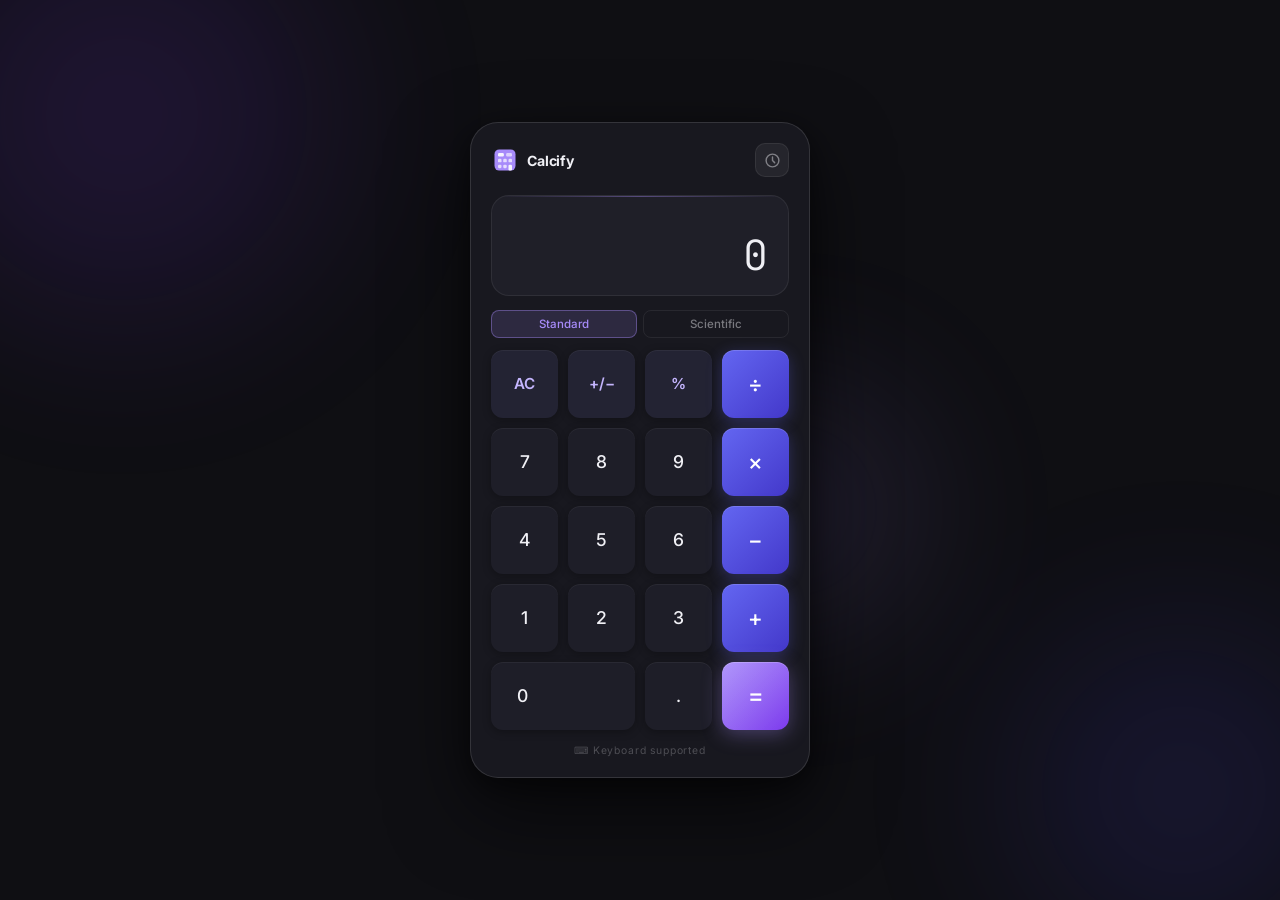
==== CodeAlpha_BuildACalculator/index.html @ 1bf8d7c4 "feat: Add Calcify premium calculator with scientific mode, history panel, and keyboard support" ====
<!DOCTYPE html>
<html lang="en">
<head>
  <meta charset="UTF-8"/>
  <meta name="viewport" content="width=device-width, initial-scale=1.0"/>
  <title>Calcify — Premium Calculator</title>
  <meta name="description" content="A premium, professional calculator with history, keyboard support, and stunning UI."/>
  <link rel="preconnect" href="https://fonts.googleapis.com"/>
  <link href="https://fonts.googleapis.com/css2?family=Inter:wght@300;400;500;600;700&family=JetBrains+Mono:wght@300;400;500&display=swap" rel="stylesheet"/>
  <link rel="stylesheet" href="style.css"/>
</head>
<body>

  <div class="bg-orbs">
    <div class="orb orb-1"></div>
    <div class="orb orb-2"></div>
    <div class="orb orb-3"></div>
  </div>

  <div class="app">

    <!-- ── HISTORY PANEL ── -->
    <aside class="history-panel" id="historyPanel">
      <div class="hp-header">
        <span class="hp-title">History</span>
        <button class="hp-clear" id="btnClearHistory" title="Clear all history">Clear</button>
      </div>
      <ul class="hp-list" id="historyList">
        <li class="hp-empty" id="historyEmpty">No calculations yet</li>
      </ul>
    </aside>

    <!-- ── CALCULATOR ── -->
    <main class="calc-wrap">
      <div class="calc">

        <!-- Header -->
        <div class="calc-header">
          <div class="calc-brand">
            <div class="brand-icon">
              <svg viewBox="0 0 24 24" fill="none"><rect x="3" y="3" width="18" height="18" rx="4" fill="url(#bg)"/><rect x="6" y="6" width="5" height="3" rx="1" fill="rgba(255,255,255,.9)"/><rect x="13" y="6" width="5" height="3" rx="1" fill="rgba(255,255,255,.6)"/><rect x="6" y="11" width="3" height="3" rx="1" fill="rgba(255,255,255,.7)"/><rect x="10.5" y="11" width="3" height="3" rx="1" fill="rgba(255,255,255,.7)"/><rect x="15" y="11" width="3" height="3" rx="1" fill="rgba(255,255,255,.7)"/><rect x="6" y="16" width="3" height="3" rx="1" fill="rgba(255,255,255,.7)"/><rect x="10.5" y="16" width="3" height="3" rx="1" fill="rgba(255,255,255,.7)"/><rect x="15" y="16" width="3" height="5" rx="1" fill="rgba(255,255,255,.9)"/><defs><linearGradient id="bg" x1="3" y1="3" x2="21" y2="21"><stop stop-color="#a78bfa"/><stop offset="1" stop-color="#7c3aed"/></linearGradient></defs></svg>
            </div>
            <span>Calcify</span>
          </div>
          <button class="hp-toggle" id="btnToggleHistory" title="Toggle history">
            <svg viewBox="0 0 24 24" fill="none" stroke="currentColor" stroke-width="2" stroke-linecap="round"><circle cx="12" cy="12" r="9"/><polyline points="12 7 12 12 15 15"/></svg>
          </button>
        </div>

        <!-- Display -->
        <div class="display" id="display">
          <div class="display-expr" id="dispExpr">&nbsp;</div>
          <div class="display-main" id="dispMain">0</div>
        </div>

        <!-- Mode chips -->
        <div class="mode-row">
          <button class="mode-chip active" id="modeStd" onclick="setMode('std')">Standard</button>
          <button class="mode-chip" id="modeSci" onclick="setMode('sci')">Scientific</button>
        </div>

        <!-- Scientific row (hidden by default) -->
        <div class="sci-row hidden" id="sciRow">
          <button class="btn btn-fn" id="btnSin"  onclick="sciOp('sin')">sin</button>
          <button class="btn btn-fn" id="btnCos"  onclick="sciOp('cos')">cos</button>
          <button class="btn btn-fn" id="btnTan"  onclick="sciOp('tan')">tan</button>
          <button class="btn btn-fn" id="btnSqrt" onclick="sciOp('sqrt')">√</button>
          <button class="btn btn-fn" id="btnLog"  onclick="sciOp('log')">log</button>
          <button class="btn btn-fn" id="btnLn"   onclick="sciOp('ln')">ln</button>
          <button class="btn btn-fn" id="btnPow"  onclick="inputOp('^')">xʸ</button>
          <button class="btn btn-fn" id="btnPi"   onclick="inputConst('π')">π</button>
        </div>

        <!-- Buttons grid -->
        <div class="btn-grid" id="btnGrid">

          <!-- Row 1 -->
          <button class="btn btn-util" id="btnAC"  onclick="clearAll()">AC</button>
          <button class="btn btn-util" id="btnSign" onclick="toggleSign()">+/−</button>
          <button class="btn btn-util" id="btnPct" onclick="percent()">%</button>
          <button class="btn btn-op"  id="btnDiv" onclick="inputOp('÷')">÷</button>

          <!-- Row 2 -->
          <button class="btn btn-num" id="btn7" onclick="inputNum('7')">7</button>
          <button class="btn btn-num" id="btn8" onclick="inputNum('8')">8</button>
          <button class="btn btn-num" id="btn9" onclick="inputNum('9')">9</button>
          <button class="btn btn-op"  id="btnMul" onclick="inputOp('×')">×</button>

          <!-- Row 3 -->
          <button class="btn btn-num" id="btn4" onclick="inputNum('4')">4</button>
          <button class="btn btn-num" id="btn5" onclick="inputNum('5')">5</button>
          <button class="btn btn-num" id="btn6" onclick="inputNum('6')">6</button>
          <button class="btn btn-op"  id="btnSub" onclick="inputOp('−')">−</button>

          <!-- Row 4 -->
          <button class="btn btn-num" id="btn1" onclick="inputNum('1')">1</button>
          <button class="btn btn-num" id="btn2" onclick="inputNum('2')">2</button>
          <button class="btn btn-num" id="btn3" onclick="inputNum('3')">3</button>
          <button class="btn btn-op"  id="btnAdd" onclick="inputOp('+')">+</button>

          <!-- Row 5 -->
          <button class="btn btn-num span2" id="btn0" onclick="inputNum('0')">0</button>
          <button class="btn btn-num" id="btnDot" onclick="inputDot()">.</button>
          <button class="btn btn-eq"  id="btnEq"  onclick="calculate()">=</button>

        </div>

        <!-- Keyboard hint -->
        <div class="kb-hint">⌨ Keyboard supported</div>

      </div>
    </main>

  </div>

  <!-- Toast -->
  <div class="toast" id="toast"></div>

  <script src="script.js"></script>
</body>
</html>
---- CodeAlpha_BuildACalculator/style.css ----
/* ── RESET ── */
*, *::before, *::after { box-sizing: border-box; margin: 0; padding: 0; }

/* ── ROOT TOKENS ── */
:root {
  --bg:          #0f0f13;
  --surface:     #18181f;
  --surface2:    #1f1f28;
  --surface3:    #26263200;
  --border:      rgba(255,255,255,.07);
  --border2:     rgba(255,255,255,.12);
  --text:        #f0f0f5;
  --text-sub:    rgba(240,240,245,.45);
  --text-dim:    rgba(240,240,245,.25);
  --accent:      #a78bfa;
  --accent2:     #7c3aed;
  --accent-glow: rgba(167,139,250,.35);
  --op:          #6366f1;
  --op-hover:    #818cf8;
  --eq:          #a78bfa;
  --eq-hover:    #c4b5fd;
  --num:         #1e1e28;
  --num-hover:   #28283a;
  --util:        #232333;
  --util-hover:  #2e2e44;
  --fn:          #1d1d2b;
  --fn-hover:    #292940;
  --radius:      18px;
  --radius-sm:   12px;
  --shadow:      0 32px 80px rgba(0,0,0,.6), 0 8px 24px rgba(0,0,0,.4);
  --font-num:    'JetBrains Mono', monospace;
  --font-ui:     'Inter', sans-serif;
  --transition:  .15s cubic-bezier(.4,0,.2,1);
}

/* ── BODY ── */
body {
  font-family: var(--font-ui);
  background: var(--bg);
  color: var(--text);
  min-height: 100vh;
  display: flex;
  align-items: center;
  justify-content: center;
  overflow: hidden;
  position: relative;
}

/* ── BACKGROUND ORBS ── */
.bg-orbs { position: fixed; inset: 0; pointer-events: none; z-index: 0; overflow: hidden; }
.orb {
  position: absolute;
  border-radius: 50%;
  filter: blur(80px);
  opacity: .18;
  animation: drift 12s ease-in-out infinite alternate;
}
.orb-1 { width: 500px; height: 500px; background: radial-gradient(circle, #7c3aed, transparent); top: -15%; left: -10%; animation-duration: 14s; }
.orb-2 { width: 400px; height: 400px; background: radial-gradient(circle, #4f46e5, transparent); bottom: -10%; right: -8%; animation-duration: 18s; animation-delay: -5s; }
.orb-3 { width: 300px; height: 300px; background: radial-gradient(circle, #a78bfa, transparent); top: 40%; left: 50%; animation-duration: 10s; animation-delay: -2s; }
@keyframes drift { from { transform: translate(0, 0) scale(1); } to { transform: translate(30px, -40px) scale(1.08); } }

/* ── APP SHELL ── */
.app {
  position: relative;
  z-index: 1;
  display: flex;
  align-items: flex-start;
  gap: 20px;
}

/* ── HISTORY PANEL ── */
.history-panel {
  width: 260px;
  max-height: 600px;
  background: var(--surface);
  border: 1px solid var(--border2);
  border-radius: var(--radius);
  display: flex;
  flex-direction: column;
  overflow: hidden;
  backdrop-filter: blur(24px);
  box-shadow: 0 20px 60px rgba(0,0,0,.5);
  transition: opacity var(--transition), transform var(--transition);
}
.history-panel.hidden {
  opacity: 0;
  pointer-events: none;
  transform: translateX(-16px);
}

.hp-header {
  display: flex;
  align-items: center;
  justify-content: space-between;
  padding: 16px 18px 12px;
  border-bottom: 1px solid var(--border);
  flex-shrink: 0;
}
.hp-title {
  font-size: .78rem;
  font-weight: 600;
  letter-spacing: .1em;
  text-transform: uppercase;
  color: var(--text-sub);
}
.hp-clear {
  background: none;
  border: none;
  cursor: pointer;
  font-size: .72rem;
  color: var(--accent);
  font-family: var(--font-ui);
  font-weight: 500;
  padding: 3px 8px;
  border-radius: 6px;
  transition: background var(--transition);
}
.hp-clear:hover { background: rgba(167,139,250,.12); }

.hp-list {
  list-style: none;
  overflow-y: auto;
  flex: 1;
  padding: 8px 0;
}
.hp-list::-webkit-scrollbar { width: 3px; }
.hp-list::-webkit-scrollbar-thumb { background: rgba(255,255,255,.1); border-radius: 3px; }

.hp-empty {
  padding: 32px 18px;
  text-align: center;
  font-size: .78rem;
  color: var(--text-dim);
}
.hp-item {
  padding: 10px 18px;
  cursor: pointer;
  transition: background var(--transition);
  border-radius: 10px;
  margin: 1px 6px;
}
.hp-item:hover { background: rgba(255,255,255,.05); }
.hp-item-expr {
  font-size: .7rem;
  color: var(--text-dim);
  font-family: var(--font-num);
  margin-bottom: 2px;
  overflow: hidden;
  text-overflow: ellipsis;
  white-space: nowrap;
}
.hp-item-result {
  font-size: .95rem;
  font-weight: 500;
  font-family: var(--font-num);
  color: var(--text);
}

/* ── CALC WRAP ── */
.calc-wrap {
  display: flex;
  align-items: center;
  justify-content: center;
}

/* ── CALCULATOR ── */
.calc {
  width: 340px;
  background: var(--surface);
  border: 1px solid var(--border2);
  border-radius: 28px;
  padding: 20px;
  box-shadow: var(--shadow);
  backdrop-filter: blur(24px);
  position: relative;
}

/* ── HEADER ── */
.calc-header {
  display: flex;
  align-items: center;
  justify-content: space-between;
  margin-bottom: 18px;
}
.calc-brand {
  display: flex;
  align-items: center;
  gap: 8px;
  font-size: .88rem;
  font-weight: 700;
  color: var(--text);
  letter-spacing: -.01em;
}
.brand-icon svg { width: 28px; height: 28px; display: block; }

.hp-toggle {
  background: rgba(255,255,255,.06);
  border: 1px solid var(--border);
  cursor: pointer;
  width: 34px; height: 34px;
  border-radius: 10px;
  display: flex; align-items: center; justify-content: center;
  color: var(--text-sub);
  transition: background var(--transition), color var(--transition);
}
.hp-toggle svg { width: 17px; height: 17px; }
.hp-toggle:hover { background: rgba(255,255,255,.1); color: var(--accent); }
.hp-toggle.active { color: var(--accent); background: rgba(167,139,250,.12); border-color: rgba(167,139,250,.3); }

/* ── DISPLAY ── */
.display {
  background: var(--surface2);
  border: 1px solid var(--border);
  border-radius: 18px;
  padding: 16px 20px 18px;
  margin-bottom: 14px;
  min-height: 100px;
  display: flex;
  flex-direction: column;
  justify-content: flex-end;
  align-items: flex-end;
  position: relative;
  overflow: hidden;
}
.display::before {
  content: '';
  position: absolute;
  top: 0; left: 0; right: 0;
  height: 1px;
  background: linear-gradient(90deg, transparent, rgba(167,139,250,.4), transparent);
}
.display-expr {
  font-family: var(--font-num);
  font-size: .78rem;
  color: var(--text-dim);
  min-height: 1.2em;
  margin-bottom: 6px;
  text-align: right;
  word-break: break-all;
  transition: color .2s;
  max-width: 100%;
  overflow: hidden;
  text-overflow: ellipsis;
  white-space: nowrap;
}
.display-main {
  font-family: var(--font-num);
  font-size: 2.6rem;
  font-weight: 300;
  color: var(--text);
  text-align: right;
  line-height: 1;
  word-break: break-all;
  transition: font-size .2s, color .2s;
  width: 100%;
}
.display-main.error { color: #f87171; font-size: 1.5rem; }
.display-main.result { color: var(--accent); }

/* ── MODE CHIPS ── */
.mode-row {
  display: flex;
  gap: 6px;
  margin-bottom: 12px;
}
.mode-chip {
  flex: 1;
  padding: 6px 10px;
  border-radius: 8px;
  border: 1px solid var(--border);
  background: transparent;
  color: var(--text-sub);
  font-family: var(--font-ui);
  font-size: .72rem;
  font-weight: 500;
  cursor: pointer;
  transition: background var(--transition), color var(--transition), border-color var(--transition);
}
.mode-chip:hover { background: rgba(255,255,255,.05); color: var(--text); }
.mode-chip.active {
  background: rgba(167,139,250,.15);
  border-color: rgba(167,139,250,.4);
  color: var(--accent);
}

/* ── SCIENTIFIC ROW ── */
.sci-row {
  display: grid;
  grid-template-columns: repeat(4, 1fr);
  gap: 7px;
  margin-bottom: 10px;
  overflow: hidden;
  transition: max-height .3s cubic-bezier(.4,0,.2,1), opacity .3s;
  max-height: 200px;
  opacity: 1;
}
.sci-row.hidden { max-height: 0; opacity: 0; margin-bottom: 0; }

/* ── BUTTON GRID ── */
.btn-grid {
  display: grid;
  grid-template-columns: repeat(4, 1fr);
  gap: 10px;
}

/* ── BASE BUTTON ── */
.btn {
  height: 68px;
  border: none;
  border-radius: var(--radius-sm);
  font-family: var(--font-ui);
  font-size: 1.1rem;
  font-weight: 500;
  cursor: pointer;
  display: flex;
  align-items: center;
  justify-content: center;
  position: relative;
  overflow: hidden;
  outline: none;
  transition: background var(--transition), transform var(--transition), box-shadow var(--transition);
  user-select: none;
  -webkit-tap-highlight-color: transparent;
}

/* Ripple */
.btn::after {
  content: '';
  position: absolute;
  inset: 0;
  background: radial-gradient(circle at center, rgba(255,255,255,.18) 0%, transparent 70%);
  opacity: 0;
  transition: opacity .3s;
}
.btn:active::after { opacity: 1; }
.btn:active { transform: scale(.93); }

/* Number buttons */
.btn-num {
  background: var(--num);
  color: var(--text);
  box-shadow: 0 2px 8px rgba(0,0,0,.3), inset 0 1px 0 rgba(255,255,255,.05);
}
.btn-num:hover { background: var(--num-hover); box-shadow: 0 4px 16px rgba(0,0,0,.4); }

/* Utility buttons (AC, +/-, %) */
.btn-util {
  background: var(--util);
  color: #c4b5fd;
  font-size: .95rem;
  font-weight: 600;
  box-shadow: 0 2px 8px rgba(0,0,0,.3), inset 0 1px 0 rgba(255,255,255,.05);
}
.btn-util:hover { background: var(--util-hover); }

/* Operator buttons */
.btn-op {
  background: linear-gradient(135deg, var(--op), #4338ca);
  color: #fff;
  font-size: 1.4rem;
  box-shadow: 0 4px 16px rgba(99,102,241,.3), inset 0 1px 0 rgba(255,255,255,.15);
}
.btn-op:hover {
  background: linear-gradient(135deg, var(--op-hover), var(--op));
  box-shadow: 0 6px 24px rgba(99,102,241,.45);
}
.btn-op.pressed {
  background: linear-gradient(135deg, #818cf8, var(--op));
  box-shadow: 0 0 0 2px rgba(167,139,250,.5), 0 4px 16px rgba(99,102,241,.4);
}

/* Equals button */
.btn-eq {
  background: linear-gradient(135deg, var(--eq), var(--accent2));
  color: #fff;
  font-size: 1.5rem;
  box-shadow: 0 4px 20px var(--accent-glow), inset 0 1px 0 rgba(255,255,255,.2);
  position: relative;
}
.btn-eq:hover {
  background: linear-gradient(135deg, var(--eq-hover), var(--eq));
  box-shadow: 0 8px 30px var(--accent-glow);
}
.btn-eq::before {
  content: '';
  position: absolute;
  inset: 0;
  border-radius: inherit;
  background: linear-gradient(135deg, rgba(255,255,255,.1), transparent);
}

/* Function buttons (sci) */
.btn-fn {
  height: 44px;
  background: var(--fn);
  color: var(--accent);
  font-size: .78rem;
  font-weight: 600;
  letter-spacing: .02em;
  border: 1px solid rgba(167,139,250,.15);
  box-shadow: 0 2px 8px rgba(0,0,0,.2);
}
.btn-fn:hover { background: var(--fn-hover); border-color: rgba(167,139,250,.3); }

/* span 2 columns */
.span2 {
  grid-column: span 2;
  justify-content: flex-start;
  padding-left: 26px;
}

/* ── KEYBOARD HINT ── */
.kb-hint {
  text-align: center;
  margin-top: 14px;
  font-size: .65rem;
  color: var(--text-dim);
  letter-spacing: .08em;
}

/* ── TOAST ── */
.toast {
  position: fixed;
  bottom: 28px;
  left: 50%;
  transform: translateX(-50%) translateY(12px);
  background: rgba(30,30,40,.92);
  border: 1px solid var(--border2);
  backdrop-filter: blur(16px);
  color: var(--text);
  border-radius: 100px;
  padding: 8px 20px;
  font-size: .78rem;
  font-weight: 500;
  pointer-events: none;
  opacity: 0;
  z-index: 999;
  white-space: nowrap;
  transition: opacity .25s, transform .25s;
}
.toast.show { opacity: 1; transform: translateX(-50%) translateY(0); }
.hidden { display: none !important; }

/* ── RESPONSIVE ── */
@media (max-width: 700px) {
  .app { flex-direction: column; align-items: center; padding: 16px; }
  .history-panel {
    width: 100%;
    max-width: 340px;
    max-height: 220px;
    order: 2;
  }
  .history-panel.hidden { display: none; }
  .calc { width: 100%; max-width: 340px; }
  .btn { height: 60px; }
}

@media (max-width: 380px) {
  .calc { padding: 14px; }
  .btn-grid { gap: 7px; }
  .btn { height: 56px; font-size: 1rem; border-radius: 10px; }
  .display-main { font-size: 2.2rem; }
}
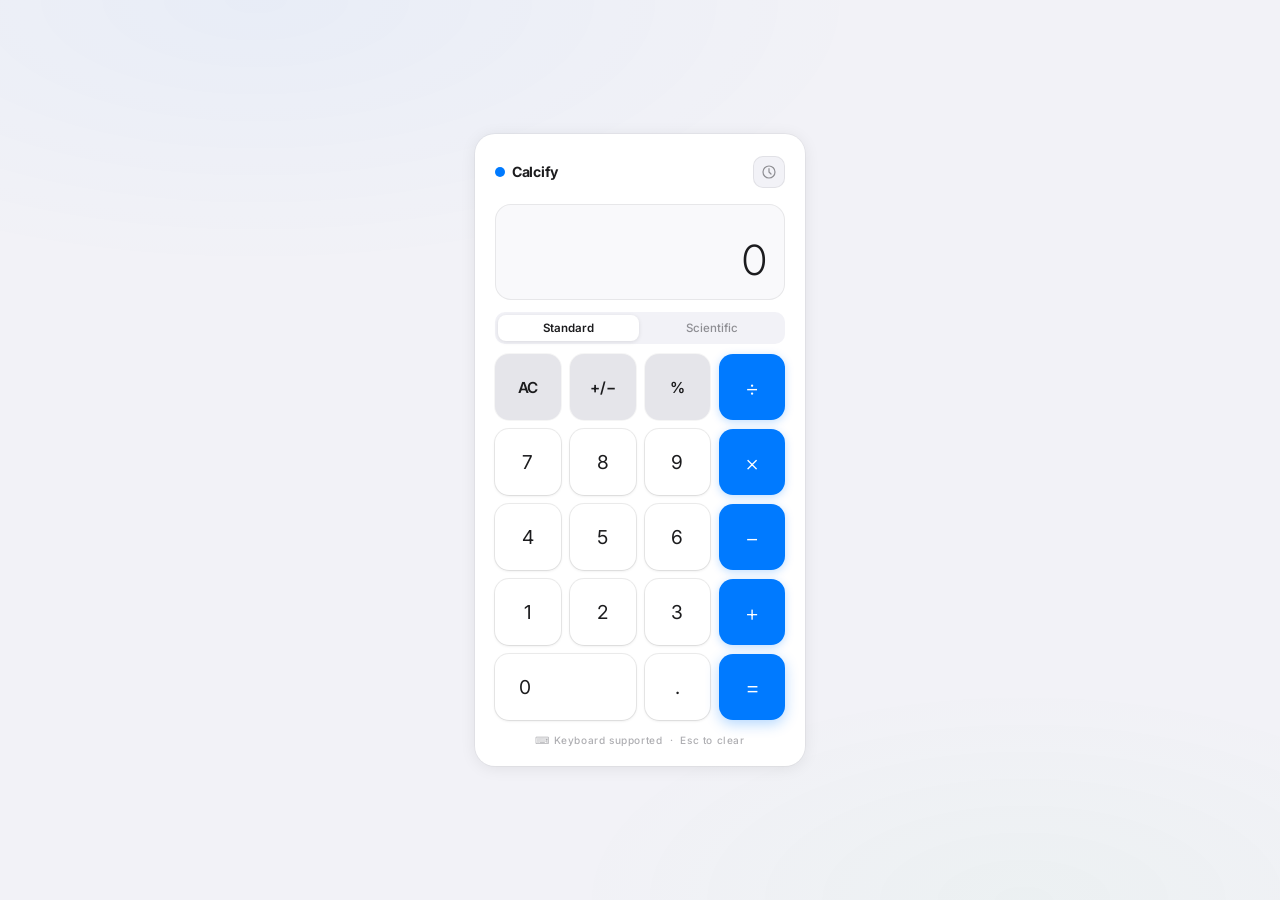
==== commit b069c6b7: "refactor: Redesign calculator to clean Apple-style light UI with blue accents, styling enhancements," ====
--- a/CodeAlpha_BuildACalculator/index.html
+++ b/CodeAlpha_BuildACalculator/index.html
@@ -3,19 +3,13 @@
 <head>
   <meta charset="UTF-8"/>
   <meta name="viewport" content="width=device-width, initial-scale=1.0"/>
-  <title>Calcify — Premium Calculator</title>
-  <meta name="description" content="A premium, professional calculator with history, keyboard support, and stunning UI."/>
+  <title>Calcify — Calculator</title>
+  <meta name="description" content="A clean, professional Apple-style calculator with history, keyboard support, and scientific functions."/>
   <link rel="preconnect" href="https://fonts.googleapis.com"/>
-  <link href="https://fonts.googleapis.com/css2?family=Inter:wght@300;400;500;600;700&family=JetBrains+Mono:wght@300;400;500&display=swap" rel="stylesheet"/>
+  <link href="https://fonts.googleapis.com/css2?family=Inter:wght@300;400;500;600;700&family=SF+Pro+Display:wght@300;400;500&display=swap" rel="stylesheet"/>
   <link rel="stylesheet" href="style.css"/>
 </head>
 <body>
-
-  <div class="bg-orbs">
-    <div class="orb orb-1"></div>
-    <div class="orb orb-2"></div>
-    <div class="orb orb-3"></div>
-  </div>
 
   <div class="app">
 
@@ -23,10 +17,13 @@
     <aside class="history-panel" id="historyPanel">
       <div class="hp-header">
         <span class="hp-title">History</span>
-        <button class="hp-clear" id="btnClearHistory" title="Clear all history">Clear</button>
+        <button class="hp-clear" id="btnClearHistory">Clear</button>
       </div>
       <ul class="hp-list" id="historyList">
-        <li class="hp-empty" id="historyEmpty">No calculations yet</li>
+        <li class="hp-empty" id="historyEmpty">
+          <svg viewBox="0 0 24 24" fill="none" stroke="currentColor" stroke-width="1.5"><circle cx="12" cy="12" r="9"/><polyline points="12 7 12 12 15 15"/></svg>
+          <span>No calculations yet</span>
+        </li>
       </ul>
     </aside>
 
@@ -37,13 +34,11 @@
         <!-- Header -->
         <div class="calc-header">
           <div class="calc-brand">
-            <div class="brand-icon">
-              <svg viewBox="0 0 24 24" fill="none"><rect x="3" y="3" width="18" height="18" rx="4" fill="url(#bg)"/><rect x="6" y="6" width="5" height="3" rx="1" fill="rgba(255,255,255,.9)"/><rect x="13" y="6" width="5" height="3" rx="1" fill="rgba(255,255,255,.6)"/><rect x="6" y="11" width="3" height="3" rx="1" fill="rgba(255,255,255,.7)"/><rect x="10.5" y="11" width="3" height="3" rx="1" fill="rgba(255,255,255,.7)"/><rect x="15" y="11" width="3" height="3" rx="1" fill="rgba(255,255,255,.7)"/><rect x="6" y="16" width="3" height="3" rx="1" fill="rgba(255,255,255,.7)"/><rect x="10.5" y="16" width="3" height="3" rx="1" fill="rgba(255,255,255,.7)"/><rect x="15" y="16" width="3" height="5" rx="1" fill="rgba(255,255,255,.9)"/><defs><linearGradient id="bg" x1="3" y1="3" x2="21" y2="21"><stop stop-color="#a78bfa"/><stop offset="1" stop-color="#7c3aed"/></linearGradient></defs></svg>
-            </div>
+            <div class="brand-dot"></div>
             <span>Calcify</span>
           </div>
-          <button class="hp-toggle" id="btnToggleHistory" title="Toggle history">
-            <svg viewBox="0 0 24 24" fill="none" stroke="currentColor" stroke-width="2" stroke-linecap="round"><circle cx="12" cy="12" r="9"/><polyline points="12 7 12 12 15 15"/></svg>
+          <button class="icon-btn" id="btnToggleHistory" title="Toggle history">
+            <svg viewBox="0 0 24 24" fill="none" stroke="currentColor" stroke-width="1.8" stroke-linecap="round" stroke-linejoin="round"><circle cx="12" cy="12" r="9"/><polyline points="12 7 12 12 15 15"/></svg>
           </button>
         </div>
 
@@ -59,7 +54,7 @@
           <button class="mode-chip" id="modeSci" onclick="setMode('sci')">Scientific</button>
         </div>
 
-        <!-- Scientific row (hidden by default) -->
+        <!-- Scientific row -->
         <div class="sci-row hidden" id="sciRow">
           <button class="btn btn-fn" id="btnSin"  onclick="sciOp('sin')">sin</button>
           <button class="btn btn-fn" id="btnCos"  onclick="sciOp('cos')">cos</button>
@@ -71,51 +66,46 @@
           <button class="btn btn-fn" id="btnPi"   onclick="inputConst('π')">π</button>
         </div>
 
-        <!-- Buttons grid -->
-        <div class="btn-grid" id="btnGrid">
-
-          <!-- Row 1 -->
-          <button class="btn btn-util" id="btnAC"  onclick="clearAll()">AC</button>
-          <button class="btn btn-util" id="btnSign" onclick="toggleSign()">+/−</button>
-          <button class="btn btn-util" id="btnPct" onclick="percent()">%</button>
-          <button class="btn btn-op"  id="btnDiv" onclick="inputOp('÷')">÷</button>
+        <!-- Button grid -->
+        <div class="btn-grid">
+          <!-- Row 1: utilities -->
+          <button class="btn btn-util" id="btnAC"   onclick="clearAll()">AC</button>
+          <button class="btn btn-util" id="btnSign"  onclick="toggleSign()">+/−</button>
+          <button class="btn btn-util" id="btnPct"   onclick="percent()">%</button>
+          <button class="btn btn-op"   id="btnDiv"   onclick="inputOp('÷')">÷</button>
 
           <!-- Row 2 -->
-          <button class="btn btn-num" id="btn7" onclick="inputNum('7')">7</button>
-          <button class="btn btn-num" id="btn8" onclick="inputNum('8')">8</button>
-          <button class="btn btn-num" id="btn9" onclick="inputNum('9')">9</button>
-          <button class="btn btn-op"  id="btnMul" onclick="inputOp('×')">×</button>
+          <button class="btn btn-num"  id="btn7"    onclick="inputNum('7')">7</button>
+          <button class="btn btn-num"  id="btn8"    onclick="inputNum('8')">8</button>
+          <button class="btn btn-num"  id="btn9"    onclick="inputNum('9')">9</button>
+          <button class="btn btn-op"   id="btnMul"  onclick="inputOp('×')">×</button>
 
           <!-- Row 3 -->
-          <button class="btn btn-num" id="btn4" onclick="inputNum('4')">4</button>
-          <button class="btn btn-num" id="btn5" onclick="inputNum('5')">5</button>
-          <button class="btn btn-num" id="btn6" onclick="inputNum('6')">6</button>
-          <button class="btn btn-op"  id="btnSub" onclick="inputOp('−')">−</button>
+          <button class="btn btn-num"  id="btn4"    onclick="inputNum('4')">4</button>
+          <button class="btn btn-num"  id="btn5"    onclick="inputNum('5')">5</button>
+          <button class="btn btn-num"  id="btn6"    onclick="inputNum('6')">6</button>
+          <button class="btn btn-op"   id="btnSub"  onclick="inputOp('−')">−</button>
 
           <!-- Row 4 -->
-          <button class="btn btn-num" id="btn1" onclick="inputNum('1')">1</button>
-          <button class="btn btn-num" id="btn2" onclick="inputNum('2')">2</button>
-          <button class="btn btn-num" id="btn3" onclick="inputNum('3')">3</button>
-          <button class="btn btn-op"  id="btnAdd" onclick="inputOp('+')">+</button>
+          <button class="btn btn-num"  id="btn1"    onclick="inputNum('1')">1</button>
+          <button class="btn btn-num"  id="btn2"    onclick="inputNum('2')">2</button>
+          <button class="btn btn-num"  id="btn3"    onclick="inputNum('3')">3</button>
+          <button class="btn btn-op"   id="btnAdd"  onclick="inputOp('+')">+</button>
 
           <!-- Row 5 -->
           <button class="btn btn-num span2" id="btn0" onclick="inputNum('0')">0</button>
-          <button class="btn btn-num" id="btnDot" onclick="inputDot()">.</button>
-          <button class="btn btn-eq"  id="btnEq"  onclick="calculate()">=</button>
-
+          <button class="btn btn-num"  id="btnDot"  onclick="inputDot()">.</button>
+          <button class="btn btn-eq"   id="btnEq"   onclick="calculate()">=</button>
         </div>
 
-        <!-- Keyboard hint -->
-        <div class="kb-hint">⌨ Keyboard supported</div>
+        <div class="kb-hint">⌨ Keyboard supported &nbsp;·&nbsp; Esc to clear</div>
 
       </div>
     </main>
 
   </div>
 
-  <!-- Toast -->
   <div class="toast" id="toast"></div>
-
   <script src="script.js"></script>
 </body>
 </html>
--- a/CodeAlpha_BuildACalculator/style.css
+++ b/CodeAlpha_BuildACalculator/style.css
@@ -1,36 +1,57 @@
 /* ── RESET ── */
 *, *::before, *::after { box-sizing: border-box; margin: 0; padding: 0; }
 
-/* ── ROOT TOKENS ── */
+/* ── TOKENS ── */
 :root {
-  --bg:          #0f0f13;
-  --surface:     #18181f;
-  --surface2:    #1f1f28;
-  --surface3:    #26263200;
-  --border:      rgba(255,255,255,.07);
-  --border2:     rgba(255,255,255,.12);
-  --text:        #f0f0f5;
-  --text-sub:    rgba(240,240,245,.45);
-  --text-dim:    rgba(240,240,245,.25);
-  --accent:      #a78bfa;
-  --accent2:     #7c3aed;
-  --accent-glow: rgba(167,139,250,.35);
-  --op:          #6366f1;
-  --op-hover:    #818cf8;
-  --eq:          #a78bfa;
-  --eq-hover:    #c4b5fd;
-  --num:         #1e1e28;
-  --num-hover:   #28283a;
-  --util:        #232333;
-  --util-hover:  #2e2e44;
-  --fn:          #1d1d2b;
-  --fn-hover:    #292940;
-  --radius:      18px;
-  --radius-sm:   12px;
-  --shadow:      0 32px 80px rgba(0,0,0,.6), 0 8px 24px rgba(0,0,0,.4);
-  --font-num:    'JetBrains Mono', monospace;
-  --font-ui:     'Inter', sans-serif;
-  --transition:  .15s cubic-bezier(.4,0,.2,1);
+  /* Backgrounds */
+  --bg:           #f2f2f7;
+  --surface:      #ffffff;
+  --surface2:     #f9f9fb;
+  --surface3:     #f2f2f7;
+
+  /* Borders */
+  --border:       rgba(0,0,0,.07);
+  --border2:      rgba(0,0,0,.11);
+
+  /* Text */
+  --text:         #1c1c1e;
+  --text-sub:     #8e8e93;
+  --text-dim:     #aeaeb2;
+
+  /* Accent — Apple Blue */
+  --accent:       #007aff;
+  --accent-light: #e8f2ff;
+  --accent-dark:  #0062cc;
+
+  /* Button colours */
+  --btn-num:      #ffffff;
+  --btn-num-h:    #f0f0f5;
+  --btn-util:     #e5e5ea;
+  --btn-util-h:   #d8d8de;
+  --btn-op:       #007aff;
+  --btn-op-h:     #0062cc;
+  --btn-eq:       #007aff;
+  --btn-eq-h:     #0062cc;
+  --btn-fn:       #f2f2f7;
+  --btn-fn-h:     #e5e5ea;
+
+  /* Layout */
+  --radius:       20px;
+  --radius-btn:   14px;
+  --radius-sm:    10px;
+
+  /* Elevation */
+  --shadow-card:  0 2px 16px rgba(0,0,0,.08), 0 0 0 1px rgba(0,0,0,.04);
+  --shadow-btn:   0 1px 3px rgba(0,0,0,.1);
+  --shadow-btn-op:0 2px 8px rgba(0,122,255,.25);
+  --shadow-btn-eq:0 4px 14px rgba(0,122,255,.3);
+
+  /* Type */
+  --font-ui:      'Inter', -apple-system, BlinkMacSystemFont, 'Helvetica Neue', sans-serif;
+  --font-num:     'Inter', -apple-system, monospace;
+
+  /* Transitions */
+  --t:            .12s ease;
 }
 
 /* ── BODY ── */
@@ -42,23 +63,20 @@
   display: flex;
   align-items: center;
   justify-content: center;
-  overflow: hidden;
-  position: relative;
-}
-
-/* ── BACKGROUND ORBS ── */
-.bg-orbs { position: fixed; inset: 0; pointer-events: none; z-index: 0; overflow: hidden; }
-.orb {
-  position: absolute;
-  border-radius: 50%;
-  filter: blur(80px);
-  opacity: .18;
-  animation: drift 12s ease-in-out infinite alternate;
-}
-.orb-1 { width: 500px; height: 500px; background: radial-gradient(circle, #7c3aed, transparent); top: -15%; left: -10%; animation-duration: 14s; }
-.orb-2 { width: 400px; height: 400px; background: radial-gradient(circle, #4f46e5, transparent); bottom: -10%; right: -8%; animation-duration: 18s; animation-delay: -5s; }
-.orb-3 { width: 300px; height: 300px; background: radial-gradient(circle, #a78bfa, transparent); top: 40%; left: 50%; animation-duration: 10s; animation-delay: -2s; }
-@keyframes drift { from { transform: translate(0, 0) scale(1); } to { transform: translate(30px, -40px) scale(1.08); } }
+  padding: 24px 16px;
+}
+
+/* ── SUBTLE BACKGROUND TEXTURE ── */
+body::before {
+  content: '';
+  position: fixed;
+  inset: 0;
+  background:
+    radial-gradient(ellipse 80% 50% at 20% 0%, rgba(0,122,255,.04) 0%, transparent 60%),
+    radial-gradient(ellipse 60% 40% at 80% 100%, rgba(52,199,89,.03) 0%, transparent 60%);
+  pointer-events: none;
+  z-index: 0;
+}
 
 /* ── APP SHELL ── */
 .app {
@@ -66,39 +84,39 @@
   z-index: 1;
   display: flex;
   align-items: flex-start;
-  gap: 20px;
-}
-
-/* ── HISTORY PANEL ── */
+  gap: 16px;
+}
+
+/* ══════════════════════════════
+   HISTORY PANEL
+══════════════════════════════ */
 .history-panel {
-  width: 260px;
-  max-height: 600px;
+  width: 252px;
+  max-height: 580px;
   background: var(--surface);
-  border: 1px solid var(--border2);
   border-radius: var(--radius);
+  box-shadow: var(--shadow-card);
   display: flex;
   flex-direction: column;
   overflow: hidden;
-  backdrop-filter: blur(24px);
-  box-shadow: 0 20px 60px rgba(0,0,0,.5);
-  transition: opacity var(--transition), transform var(--transition);
+  transition: opacity var(--t), transform var(--t);
 }
 .history-panel.hidden {
   opacity: 0;
   pointer-events: none;
-  transform: translateX(-16px);
+  transform: translateX(-10px);
 }
 
 .hp-header {
   display: flex;
   align-items: center;
   justify-content: space-between;
-  padding: 16px 18px 12px;
+  padding: 14px 16px 12px;
   border-bottom: 1px solid var(--border);
   flex-shrink: 0;
 }
 .hp-title {
-  font-size: .78rem;
+  font-size: .68rem;
   font-weight: 600;
   letter-spacing: .1em;
   text-transform: uppercase;
@@ -108,41 +126,48 @@
   background: none;
   border: none;
   cursor: pointer;
-  font-size: .72rem;
-  color: var(--accent);
+  font-size: .73rem;
   font-family: var(--font-ui);
   font-weight: 500;
+  color: var(--accent);
   padding: 3px 8px;
   border-radius: 6px;
-  transition: background var(--transition);
-}
-.hp-clear:hover { background: rgba(167,139,250,.12); }
+  transition: background var(--t);
+}
+.hp-clear:hover { background: var(--accent-light); }
 
 .hp-list {
   list-style: none;
   overflow-y: auto;
   flex: 1;
-  padding: 8px 0;
+  padding: 6px 0;
 }
 .hp-list::-webkit-scrollbar { width: 3px; }
-.hp-list::-webkit-scrollbar-thumb { background: rgba(255,255,255,.1); border-radius: 3px; }
+.hp-list::-webkit-scrollbar-thumb { background: var(--border2); border-radius: 3px; }
 
 .hp-empty {
-  padding: 32px 18px;
-  text-align: center;
+  display: flex;
+  flex-direction: column;
+  align-items: center;
+  gap: 8px;
+  padding: 36px 16px;
+  color: var(--text-dim);
   font-size: .78rem;
-  color: var(--text-dim);
-}
+}
+.hp-empty svg { width: 28px; height: 28px; color: var(--text-dim); }
+
 .hp-item {
-  padding: 10px 18px;
+  padding: 9px 16px;
   cursor: pointer;
-  transition: background var(--transition);
-  border-radius: 10px;
+  border-radius: var(--radius-sm);
   margin: 1px 6px;
-}
-.hp-item:hover { background: rgba(255,255,255,.05); }
+  transition: background var(--t);
+  border-left: 2px solid transparent;
+}
+.hp-item:hover { background: var(--surface2); border-left-color: var(--accent); }
+
 .hp-item-expr {
-  font-size: .7rem;
+  font-size: .68rem;
   color: var(--text-dim);
   font-family: var(--font-num);
   margin-bottom: 2px;
@@ -152,28 +177,22 @@
 }
 .hp-item-result {
   font-size: .95rem;
-  font-weight: 500;
+  font-weight: 600;
   font-family: var(--font-num);
   color: var(--text);
 }
 
-/* ── CALC WRAP ── */
-.calc-wrap {
-  display: flex;
-  align-items: center;
-  justify-content: center;
-}
-
-/* ── CALCULATOR ── */
+/* ══════════════════════════════
+   CALCULATOR CARD
+══════════════════════════════ */
+.calc-wrap { display: flex; align-items: center; justify-content: center; }
+
 .calc {
-  width: 340px;
+  width: 330px;
   background: var(--surface);
-  border: 1px solid var(--border2);
-  border-radius: 28px;
-  padding: 20px;
-  box-shadow: var(--shadow);
-  backdrop-filter: blur(24px);
-  position: relative;
+  border-radius: var(--radius);
+  padding: 22px 20px 20px;
+  box-shadow: var(--shadow-card);
 }
 
 /* ── HEADER ── */
@@ -181,137 +200,139 @@
   display: flex;
   align-items: center;
   justify-content: space-between;
-  margin-bottom: 18px;
+  margin-bottom: 16px;
 }
 .calc-brand {
   display: flex;
   align-items: center;
-  gap: 8px;
+  gap: 7px;
   font-size: .88rem;
   font-weight: 700;
   color: var(--text);
-  letter-spacing: -.01em;
-}
-.brand-icon svg { width: 28px; height: 28px; display: block; }
-
-.hp-toggle {
-  background: rgba(255,255,255,.06);
+  letter-spacing: -.02em;
+}
+.brand-dot {
+  width: 10px; height: 10px;
+  border-radius: 50%;
+  background: var(--accent);
+}
+
+.icon-btn {
+  width: 32px; height: 32px;
+  background: var(--surface3);
   border: 1px solid var(--border);
+  border-radius: var(--radius-sm);
+  display: flex; align-items: center; justify-content: center;
   cursor: pointer;
-  width: 34px; height: 34px;
-  border-radius: 10px;
-  display: flex; align-items: center; justify-content: center;
   color: var(--text-sub);
-  transition: background var(--transition), color var(--transition);
-}
-.hp-toggle svg { width: 17px; height: 17px; }
-.hp-toggle:hover { background: rgba(255,255,255,.1); color: var(--accent); }
-.hp-toggle.active { color: var(--accent); background: rgba(167,139,250,.12); border-color: rgba(167,139,250,.3); }
+  transition: background var(--t), color var(--t), border-color var(--t);
+}
+.icon-btn svg { width: 16px; height: 16px; }
+.icon-btn:hover { background: var(--accent-light); color: var(--accent); border-color: rgba(0,122,255,.2); }
+.icon-btn.active { background: var(--accent-light); color: var(--accent); border-color: rgba(0,122,255,.2); }
 
 /* ── DISPLAY ── */
 .display {
   background: var(--surface2);
   border: 1px solid var(--border);
-  border-radius: 18px;
-  padding: 16px 20px 18px;
-  margin-bottom: 14px;
-  min-height: 100px;
+  border-radius: 16px;
+  padding: 14px 18px 16px;
+  margin-bottom: 12px;
+  min-height: 96px;
   display: flex;
   flex-direction: column;
   justify-content: flex-end;
   align-items: flex-end;
+  overflow: hidden;
   position: relative;
-  overflow: hidden;
-}
-.display::before {
-  content: '';
-  position: absolute;
-  top: 0; left: 0; right: 0;
-  height: 1px;
-  background: linear-gradient(90deg, transparent, rgba(167,139,250,.4), transparent);
-}
+}
+
 .display-expr {
   font-family: var(--font-num);
-  font-size: .78rem;
+  font-size: .75rem;
+  font-weight: 400;
   color: var(--text-dim);
   min-height: 1.2em;
-  margin-bottom: 6px;
+  margin-bottom: 4px;
   text-align: right;
-  word-break: break-all;
-  transition: color .2s;
   max-width: 100%;
   overflow: hidden;
   text-overflow: ellipsis;
   white-space: nowrap;
 }
+
 .display-main {
   font-family: var(--font-num);
   font-size: 2.6rem;
   font-weight: 300;
   color: var(--text);
   text-align: right;
-  line-height: 1;
+  line-height: 1.1;
   word-break: break-all;
-  transition: font-size .2s, color .2s;
   width: 100%;
-}
-.display-main.error { color: #f87171; font-size: 1.5rem; }
+  transition: font-size .15s ease, color .2s;
+  letter-spacing: -.03em;
+}
+.display-main.error { color: #ff3b30; font-size: 1.4rem; font-weight: 400; }
 .display-main.result { color: var(--accent); }
 
 /* ── MODE CHIPS ── */
 .mode-row {
   display: flex;
-  gap: 6px;
-  margin-bottom: 12px;
+  background: var(--surface3);
+  border-radius: var(--radius-sm);
+  padding: 3px;
+  gap: 3px;
+  margin-bottom: 10px;
 }
 .mode-chip {
   flex: 1;
-  padding: 6px 10px;
+  padding: 6px 8px;
   border-radius: 8px;
-  border: 1px solid var(--border);
+  border: none;
   background: transparent;
   color: var(--text-sub);
   font-family: var(--font-ui);
   font-size: .72rem;
   font-weight: 500;
   cursor: pointer;
-  transition: background var(--transition), color var(--transition), border-color var(--transition);
-}
-.mode-chip:hover { background: rgba(255,255,255,.05); color: var(--text); }
+  transition: background var(--t), color var(--t), box-shadow var(--t);
+}
 .mode-chip.active {
-  background: rgba(167,139,250,.15);
-  border-color: rgba(167,139,250,.4);
-  color: var(--accent);
+  background: var(--surface);
+  color: var(--text);
+  box-shadow: 0 1px 4px rgba(0,0,0,.1);
+  font-weight: 600;
 }
 
 /* ── SCIENTIFIC ROW ── */
 .sci-row {
   display: grid;
   grid-template-columns: repeat(4, 1fr);
-  gap: 7px;
-  margin-bottom: 10px;
-  overflow: hidden;
-  transition: max-height .3s cubic-bezier(.4,0,.2,1), opacity .3s;
+  gap: 6px;
+  margin-bottom: 8px;
+  overflow: hidden;
   max-height: 200px;
   opacity: 1;
-}
-.sci-row.hidden { max-height: 0; opacity: 0; margin-bottom: 0; }
+  transition: max-height .28s ease, opacity .22s ease, margin .28s ease;
+}
+.sci-row.hidden { max-height: 0; opacity: 0; margin-bottom: 0; pointer-events: none; }
 
 /* ── BUTTON GRID ── */
 .btn-grid {
   display: grid;
   grid-template-columns: repeat(4, 1fr);
-  gap: 10px;
+  gap: 9px;
 }
 
 /* ── BASE BUTTON ── */
 .btn {
-  height: 68px;
+  height: 66px;
   border: none;
-  border-radius: var(--radius-sm);
+  border-radius: var(--radius-btn);
   font-family: var(--font-ui);
   font-size: 1.1rem;
-  font-weight: 500;
+  font-weight: 400;
   cursor: pointer;
   display: flex;
   align-items: center;
@@ -319,104 +340,97 @@
   position: relative;
   overflow: hidden;
   outline: none;
-  transition: background var(--transition), transform var(--transition), box-shadow var(--transition);
+  transition: background var(--t), transform var(--t), box-shadow var(--t), color var(--t);
   user-select: none;
   -webkit-tap-highlight-color: transparent;
-}
-
-/* Ripple */
-.btn::after {
+  letter-spacing: -.01em;
+}
+
+/* Press animation */
+.btn:active { transform: scale(.92); }
+
+/* Hover reveal overlay */
+.btn::before {
   content: '';
   position: absolute;
   inset: 0;
-  background: radial-gradient(circle at center, rgba(255,255,255,.18) 0%, transparent 70%);
+  background: rgba(0,0,0,.06);
   opacity: 0;
-  transition: opacity .3s;
-}
-.btn:active::after { opacity: 1; }
-.btn:active { transform: scale(.93); }
-
-/* Number buttons */
+  transition: opacity var(--t);
+  border-radius: inherit;
+}
+.btn:hover::before { opacity: 1; }
+.btn:active::before { opacity: 0; }
+
+/* ── NUMBER BUTTONS ── */
 .btn-num {
-  background: var(--num);
-  color: var(--text);
-  box-shadow: 0 2px 8px rgba(0,0,0,.3), inset 0 1px 0 rgba(255,255,255,.05);
-}
-.btn-num:hover { background: var(--num-hover); box-shadow: 0 4px 16px rgba(0,0,0,.4); }
-
-/* Utility buttons (AC, +/-, %) */
+  background: var(--btn-num);
+  color: var(--text);
+  box-shadow: var(--shadow-btn), 0 0 0 1px var(--border);
+  font-size: 1.2rem;
+}
+
+/* ── UTILITY BUTTONS (AC, +/−, %) ── */
 .btn-util {
-  background: var(--util);
-  color: #c4b5fd;
+  background: var(--btn-util);
+  color: var(--text);
   font-size: .95rem;
   font-weight: 600;
-  box-shadow: 0 2px 8px rgba(0,0,0,.3), inset 0 1px 0 rgba(255,255,255,.05);
-}
-.btn-util:hover { background: var(--util-hover); }
-
-/* Operator buttons */
+  box-shadow: 0 0 0 1px rgba(0,0,0,.04);
+}
+
+/* ── OPERATOR BUTTONS ── */
 .btn-op {
-  background: linear-gradient(135deg, var(--op), #4338ca);
-  color: #fff;
+  background: var(--btn-op);
+  color: #ffffff;
   font-size: 1.4rem;
-  box-shadow: 0 4px 16px rgba(99,102,241,.3), inset 0 1px 0 rgba(255,255,255,.15);
-}
-.btn-op:hover {
-  background: linear-gradient(135deg, var(--op-hover), var(--op));
-  box-shadow: 0 6px 24px rgba(99,102,241,.45);
-}
+  font-weight: 300;
+  box-shadow: var(--shadow-btn-op);
+}
+.btn-op:hover { background: var(--btn-op-h); }
 .btn-op.pressed {
-  background: linear-gradient(135deg, #818cf8, var(--op));
-  box-shadow: 0 0 0 2px rgba(167,139,250,.5), 0 4px 16px rgba(99,102,241,.4);
-}
-
-/* Equals button */
+  background: var(--btn-op-h);
+  box-shadow: 0 0 0 3px rgba(0,122,255,.25), var(--shadow-btn-op);
+}
+
+/* ── EQUALS BUTTON ── */
 .btn-eq {
-  background: linear-gradient(135deg, var(--eq), var(--accent2));
-  color: #fff;
+  background: var(--btn-eq);
+  color: #ffffff;
   font-size: 1.5rem;
-  box-shadow: 0 4px 20px var(--accent-glow), inset 0 1px 0 rgba(255,255,255,.2);
-  position: relative;
-}
-.btn-eq:hover {
-  background: linear-gradient(135deg, var(--eq-hover), var(--eq));
-  box-shadow: 0 8px 30px var(--accent-glow);
-}
-.btn-eq::before {
-  content: '';
-  position: absolute;
-  inset: 0;
-  border-radius: inherit;
-  background: linear-gradient(135deg, rgba(255,255,255,.1), transparent);
-}
-
-/* Function buttons (sci) */
+  font-weight: 300;
+  box-shadow: var(--shadow-btn-eq);
+}
+.btn-eq:hover { background: var(--btn-eq-h); }
+
+/* ── FUNCTION BUTTONS (sci) ── */
 .btn-fn {
   height: 44px;
-  background: var(--fn);
+  background: var(--btn-fn);
   color: var(--accent);
-  font-size: .78rem;
+  font-size: .75rem;
   font-weight: 600;
-  letter-spacing: .02em;
-  border: 1px solid rgba(167,139,250,.15);
-  box-shadow: 0 2px 8px rgba(0,0,0,.2);
-}
-.btn-fn:hover { background: var(--fn-hover); border-color: rgba(167,139,250,.3); }
+  letter-spacing: .01em;
+  box-shadow: 0 0 0 1px var(--border);
+}
+.btn-fn:hover { background: var(--btn-fn-h); }
 
 /* span 2 columns */
 .span2 {
   grid-column: span 2;
   justify-content: flex-start;
-  padding-left: 26px;
+  padding-left: 24px;
+  font-size: 1.2rem;
 }
 
 /* ── KEYBOARD HINT ── */
 .kb-hint {
   text-align: center;
   margin-top: 14px;
-  font-size: .65rem;
+  font-size: .63rem;
   color: var(--text-dim);
-  letter-spacing: .08em;
+  letter-spacing: .06em;
+  font-weight: 500;
 }
 
 /* ── TOAST ── */
@@ -424,41 +438,40 @@
   position: fixed;
   bottom: 28px;
   left: 50%;
-  transform: translateX(-50%) translateY(12px);
-  background: rgba(30,30,40,.92);
-  border: 1px solid var(--border2);
-  backdrop-filter: blur(16px);
-  color: var(--text);
+  transform: translateX(-50%) translateY(10px);
+  background: rgba(28,28,30,.88);
+  backdrop-filter: blur(20px);
+  -webkit-backdrop-filter: blur(20px);
+  color: #ffffff;
   border-radius: 100px;
-  padding: 8px 20px;
-  font-size: .78rem;
+  padding: 8px 18px;
+  font-size: .75rem;
   font-weight: 500;
   pointer-events: none;
   opacity: 0;
   z-index: 999;
   white-space: nowrap;
-  transition: opacity .25s, transform .25s;
+  transition: opacity .22s, transform .22s;
 }
 .toast.show { opacity: 1; transform: translateX(-50%) translateY(0); }
+
 .hidden { display: none !important; }
 
 /* ── RESPONSIVE ── */
 @media (max-width: 700px) {
-  .app { flex-direction: column; align-items: center; padding: 16px; }
-  .history-panel {
-    width: 100%;
-    max-width: 340px;
-    max-height: 220px;
-    order: 2;
-  }
-  .history-panel.hidden { display: none; }
-  .calc { width: 100%; max-width: 340px; }
+  body { align-items: flex-start; padding: 16px 12px 32px; }
+  .app { flex-direction: column; align-items: center; width: 100%; gap: 12px; }
+  .calc { width: 100%; max-width: 360px; }
+  .history-panel { width: 100%; max-width: 360px; max-height: 200px; order: 2; }
+  .history-panel.hidden { display: none !important; }
   .btn { height: 60px; }
-}
-
-@media (max-width: 380px) {
-  .calc { padding: 14px; }
+  .btn-fn { height: 40px; }
+  .display-main { font-size: 2.2rem; }
+}
+
+@media (max-width: 375px) {
+  .calc { padding: 16px 14px; }
   .btn-grid { gap: 7px; }
-  .btn { height: 56px; font-size: 1rem; border-radius: 10px; }
-  .display-main { font-size: 2.2rem; }
-}
+  .btn { height: 56px; border-radius: 11px; }
+  .display-main { font-size: 2rem; }
+}
